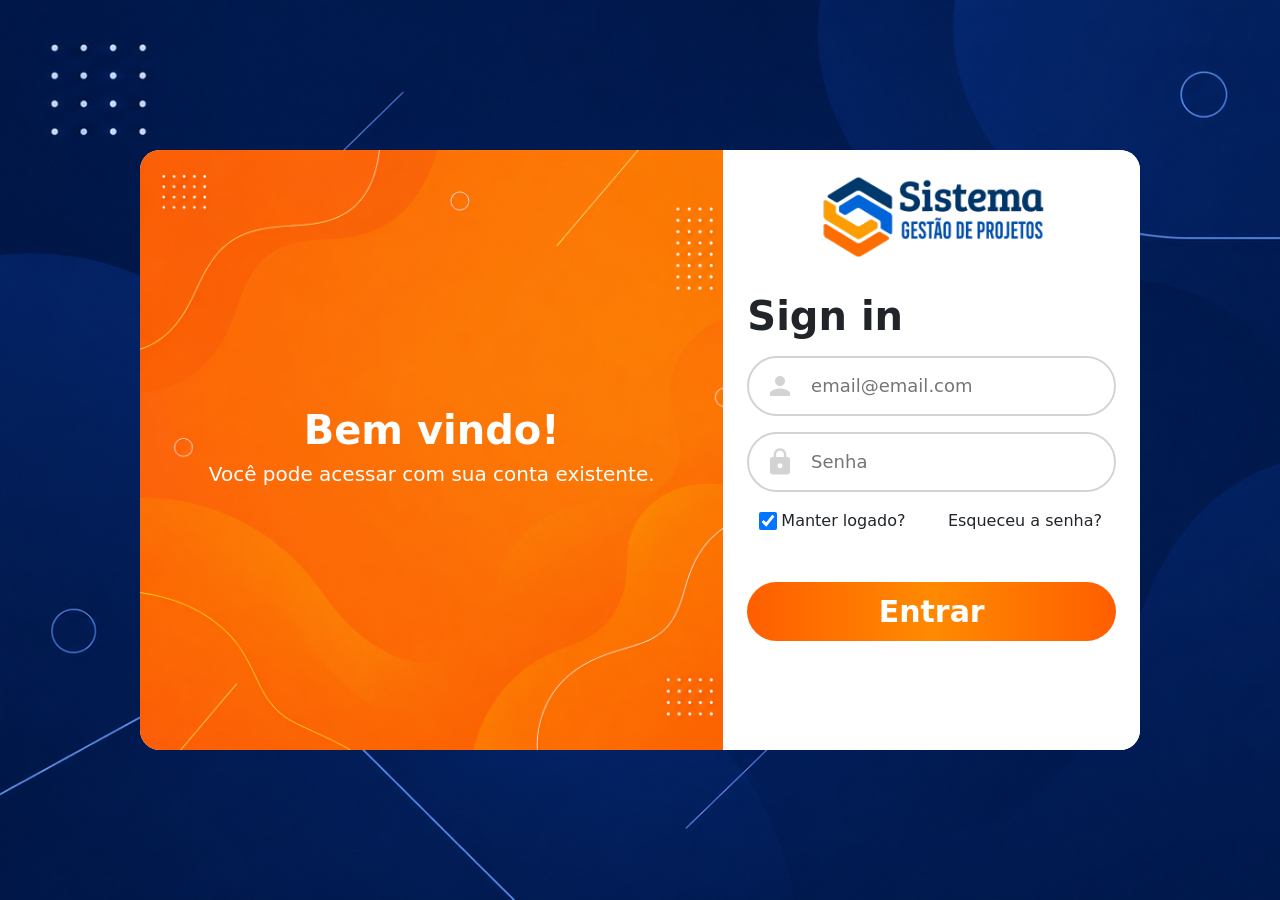
==== login.html @ f5b62bfe "created login screen and add color accent to dashboard cards   add login page, styled cards, and fix" ====
<!DOCTYPE html>
<html lang="en">

<head>
    <meta charset="UTF-8">
    <meta name="viewport" content="width=device-width, initial-scale=1.0">
    <title>Sistema Gestão de Projetos</title>
    <link rel="icon" type="image/png" href="img/icon.png">
    <link href="https://fonts.googleapis.com/css2?family=Material+Symbols+Outlined" rel="stylesheet" />
    <link href="https://fonts.googleapis.com/icon?family=Material+Icons" rel="stylesheet">
    <link rel="stylesheet" href="css/bootstrap.css">
    <link rel="stylesheet" href="css/style.css">
</head>

<body>
    <div class="container-fluid backgroundLogin">
        <div class="row">
            <!-- JANELA -->
            <div class="col-12 d-flex align-items-center justify-content-center" style="height: 100vh;">
                <!-- BLOCO DE BOAS VINDAS -->
                <div class="card row overflow-hidden">
                    <div class="col-7 h-100 d-flex flex-column align-items-center justify-content-center boardWelcome">
                        <h1 class="text-white"><b>Bem vindo!</b></h1>
                        <h5 class="text-white">Você pode acessar com sua conta existente.</h5>
                    </div>
                    <!-- COLUNA DE LOGIN -->
                    <div class="col-5 h-100 px-0 d-flex align-items-center justify-content-center bg-white">
                        <!-- ÁREA DE LOGIN -->
                        <div class="w-100 h-100 mx-3 px-2 ">
                            <div class="row">
                                <div class="col-12 d-flex align-items-center justify-content-center my-4 mx-0">
                                    <img src="img/logo_2.png" alt="" width="230px">
                                </div>
                            </div>

                            <h1 class="my-2 mx-0"><b>Sign in</b></h1>

                            <form action="">
                                <!-- EMAIL -->
                                <div class="my-3 mx-0 inputLogin overflow-hidden">
                                    <div class="row input-group d-flex align-items-center h-100 m-0">
                                        <div
                                            class="col-2 h-100 d-flex flex-row align-items-center justify-content-center  px-0">
                                            <span class="material-icons">person</span>
                                        </div>
                                        <div class="col-10 h-100 px-0">
                                            <input type="email" id="emailUsuario" name="emailUsuario" class=""
                                                placeholder="email@email.com" autocomplete="off" required>
                                            <div class="invalid-feedback">Informe o email.</div>
                                        </div>
                                    </div>
                                </div>

                                <!-- SENHA -->
                                <div class="mb-3 inputLogin overflow-hidden px-0">
                                    <div class="row input-group d-flex align-items-center h-100 m-0">
                                        <div
                                            class="col-2 h-100 d-flex flex-row align-items-center justify-content-center  px-0">
                                            <span class="material-icons">lock</span>
                                        </div>
                                        <div class="col-10 h-100 px-0">
                                            <input type="password" id="senhaUsuario" name="senhaUsuario" class="w"
                                                placeholder="Senha" maxlength="19" autocomplete="off" required>
                                        </div>
                                        <div class="invalid-feedback">Insira uma senha</div>
                                    </div>
                                </div>
                                <!-- MANTER LOGADO E ESQUECEU A SENHA -->
                                <div class="mb-3 overflow-hidden px-0">
                                    <div class="row input-group d-flex align-items-center h-100 m-0 ">

                                        <div class="col-6 d-flex align-items-center text-nowrap gap-1">
                                            <input type="checkbox" id="manterLogado" name="manterLogado" checked
                                                style="width: 18px; height:18px;cursor: pointer;">
                                            <label for="manterLogado">Manter logado?</label>
                                        </div>

                                        <div class="col-6 d-flex justify-content-end">
                                            <button type="button" class="btn p-0" onclick="">Esqueceu a
                                                senha?</button>
                                        </div>
                                        <div class="invalid-feedback">Insira uma senha</div>
                                    </div>
                                </div>
                                <!-- BOTAO ENTRAR -->
                                <div class="mb-3 overflow-hidden mt-5">
                                    <div class="row input-group d-flex align-items-center h-100 m-0">
                                        <div class="mb-3 px-0 w-100 ">
                                            <button type="button" class="btn btLogin h-100 w-100 m-0 d-flex"
                                                onclick="">Entrar</button>
                                        </div>
                                    </div>
                                </div>

                            </form>
                        </div>
                        <!-- FIM DA AREA DE LOGIN -->
                    </div>
                    <!-- FIM DA COLUNA DE LOGIN -->
                </div>
                <!-- FIM DO BLOCO DE BOAS VINDAS -->
            </div>
        </div>
        <!-- FIM DA JANELA -->
    </div>



    <script src=" js/bootstrap.js">
    </script>
    <script src="js/script.js">
    </script>
</body>

</html>
---- css/style.css ----
:root {
    --cor-primaria: #172135;
    --cor-secundaria: #dfdfdf;
    --cor-menuSelecionado: #303f73;
    --cor-menuHover: #3c4e8f;
    --cor-geral: aliceblue;
    --font-textos: 'Segoe UI', Tahoma, Geneva, Verdana, sans-serif;
    --cor-login: rgb(212, 211, 211);

    --cor-icone-projetos: 0, 102, 255;
    --cor-icone-tarefas: 0, 102, 255;
    --cor-icone-concluidos: 37, 230, 117;
    --cor-icone-atrasadas: 238, 22, 22;
    --opacidade-icone: 0.15;

    --teste: dashCards col-sm-12 col-md-12 col-lg-6 col-xl-3;
}

a {
    text-decoration: none;
}

span.material-icons {
    font-size: 25px;
    margin-right: 10px;
}

/* ----------------> PÁGINA LOGIN <----------------*/

.backgroundLogin {
    height: 100vh;
    width: 100vw;
    background-image: url(/img/background.png);
    background-repeat: no-repeat;
    background-size: cover;
}

.backgroundLogin .card {
    height: 600px;
    width: 1000px;
    border-radius: 20px;
    border: none;
}

.input-group .material-icons {
    font-size: 30px;
    color: var(--cor-login);
}

.inputLogin {
    /* background-color: aquamarine; */
    border-radius: 50px;
    height: 60px;
    padding: 0px;
    border: 2px solid;
    border-color: var(--cor-login);
}

.inputLogin input {
    line-height: 0;
    font-size: clamp(12px, 1.5vw, 18px);
    border: none;
    height: 100%;
    width: 100%;
}

.inputLogin input:focus {
    outline: none;
    box-shadow: none;
}

.btLogin {
    background: linear-gradient(to right,
            #ff5e00,
            #ff8a00,
            #ff5e00);
    font-weight: bold;
    color: white;
    font-size: 30px;
    align-items: center;
    justify-content: center;
    border-radius: 30px;
}

.boardWelcome {
    background-image: url(/img/loginBG.png);
    background-repeat: no-repeat;
    background-size: cover;
}

/* ----------------> BARRA LATERAL E MENU <----------------*/
.barraLateral {
    min-height: 100vh;
    background-color: var(--cor-primaria);
    position: sticky;
    top: 0;
    display: flex;
    flex-direction: column;
}

.logo {
    width: 100%;
    height: 80px;
    display: flex;
    justify-content: center;
    align-items: center;
}

.logo img {
    max-width: 100%;
    height: auto;
}

.menu {
    padding: 0px;
}

.menu ul {
    list-style-type: none;
    padding: 0px;
    margin: 0px;
}

.menu ul li {
    display: flex;
}

.menuItem {
    background-color: var(--cor-primaria);
    width: 100%;
    margin: 2px 0px;
    padding: 15px 10px;
    border-radius: 10px;
    color: rgb(255, 255, 255);
    font-weight: bold;
    transition: 0.5s;
    display: flex;
    align-items: center;
    font-size: clamp(12px, 1.3vw, 18px);
    white-space: nowrap;
}

.menuItem:hover {
    background-color: var(--cor-menuHover);
}

.menu a.active {
    background-color: var(--cor-menuSelecionado);
}

/* ----------------> GERAL <----------------*/

.geral {
    height: 100vh;
    background-color: var(--cor-geral);
    flex: 1;
    overflow-y: auto;
    overflow-x: hidden;
    padding: 0px;
    margin: 0px;
}

/* ----------------> BARRA SUPERIOR E PERFIL <----------------*/
.barraSuperior {
    height: fit-content;
    background-color: var(--cor-geral);
    padding: 0px;
    position: sticky;
    top: 0;
    z-index: 100;
}

.barraPerfil {
    height: 80px;
}

.userPerfil {
    align-self: center;
    width: fit-content;
    height: fit-content;
    flex-direction: row;
    align-items: center;
    justify-content: flex-end;
    margin-left: auto;
    padding: 0px 15px;
    margin-right: 15px;
    gap: 5px;
}



/* ----------------> BARRA DE AÇÕES <----------------*/
.barraAcoes {
    position: sticky;
    top: 140px;
    z-index: 99;
    padding: 10px 15px;
}

/* ----------------> BARRA TITULO E CONTEUDO <----------------*/
.barraTitulo {
    height: 50px;
    background-color: var(--cor-primaria);
    display: flex;
    align-items: center;
    padding-left: 20px;
    font-size: 25px;
    font-weight: bold;
    color: white;
    margin: 0;
    box-shadow: rgba(0, 0, 0, 0.5) 0px 5px 5px;

}

.conteudo {
    height: 100vh;
    margin: 0px;
    padding: 0px;
    margin-top: 10px;
}

/* ----------------> Dashboard <----------------*/
.barraCorCards {
    height: 5px;
    background: linear-gradient(to right,
            #ff5e00,
            #ff8a00,
            #ff5e00);
}

.dashCards {
    height: 200px;
    padding: 10px 10px;
}

.dashCards .card {
    height: 100%;
    justify-content: center;
    border-radius: 15px;
    border: none;
    overflow: hidden;
}

.dashCards .dashInfo {
    justify-content: center;
    display: flex;
    align-items: center;
    flex-direction: column;
    color: black;
    gap: 5px;
    text-align: center;

}

.dashInfo .icones {
    border-radius: 500px;
    padding: 10px;
    align-items: center;
    justify-content: center;
    display: flex;
}

.card span {
    font-size: 60px;
    margin: 0px;
}

h2.h2numeros {
    font-size: 60px;
    margin: 0px;
}

/* ----------------> Dashboard tarefas <----------------*/

.dashTarefas {
    padding: 10px 10px;
}

.dashTarefas .card {
    border-radius: 15px;
    border: none;
    height: 400px;
    min-height: 250px;
    padding: 0px 30px;
    font-size: 10px;
    overflow: hidden;
}

.graficoTarefas {
    height: 100%;
    display: flex;
    align-items: center;
    justify-content: center;
    background-color: cadetblue;
}
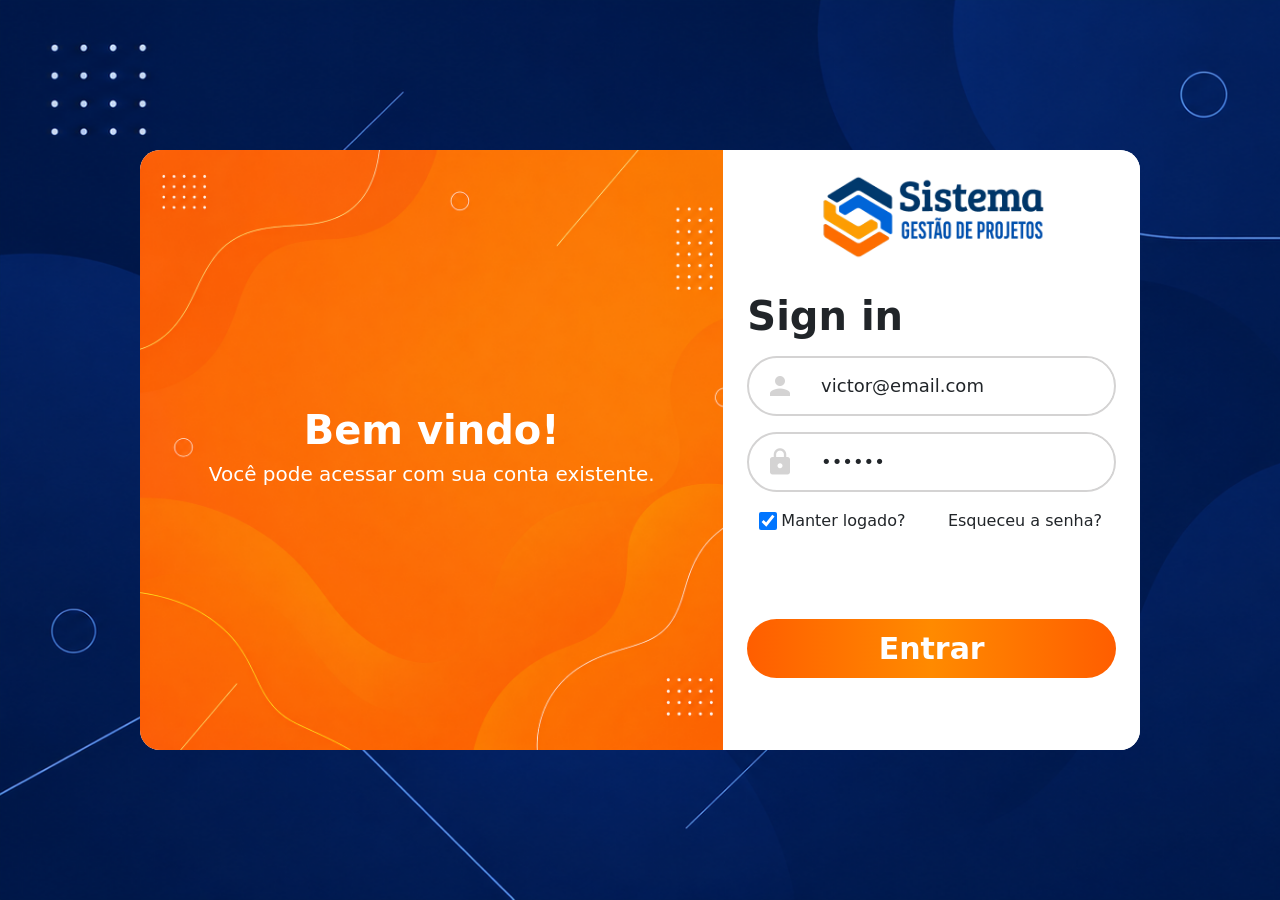
==== commit 9db5558b: "Users are now redirected to the login page when not signed in, and to   the dashboard after a succes" ====
--- a/login.html
+++ b/login.html
@@ -19,17 +19,18 @@
             <div class="col-12 d-flex align-items-center justify-content-center" style="height: 100vh;">
                 <!-- BLOCO DE BOAS VINDAS -->
                 <div class="card row overflow-hidden">
-                    <div class="col-7 h-100 d-flex flex-column align-items-center justify-content-center boardWelcome">
+                    <div
+                        class="col-5 col-md-7 h-100 d-flex flex-column align-items-center justify-content-center boardWelcome">
                         <h1 class="text-white"><b>Bem vindo!</b></h1>
                         <h5 class="text-white">Você pode acessar com sua conta existente.</h5>
                     </div>
                     <!-- COLUNA DE LOGIN -->
-                    <div class="col-5 h-100 px-0 d-flex align-items-center justify-content-center bg-white">
+                    <div class="col-7 col-md-5 h-100 px-0 d-flex align-items-center justify-content-center bg-white">
                         <!-- ÁREA DE LOGIN -->
                         <div class="w-100 h-100 mx-3 px-2 ">
                             <div class="row">
                                 <div class="col-12 d-flex align-items-center justify-content-center my-4 mx-0">
-                                    <img src="img/logo_2.png" alt="" width="230px">
+                                    <img src="img/logo_2.png" alt="" style="width: clamp(150px, 30vw, 230px)">
                                 </div>
                             </div>
 
@@ -44,7 +45,7 @@
                                             <span class="material-icons">person</span>
                                         </div>
                                         <div class="col-10 h-100 px-0">
-                                            <input type="email" id="emailUsuario" name="emailUsuario" class=""
+                                            <input type="email" id="emailLogin" name="emailLogin" class="form-control camposLogin"
                                                 placeholder="email@email.com" autocomplete="off" required>
                                             <div class="invalid-feedback">Informe o email.</div>
                                         </div>
@@ -59,35 +60,44 @@
                                             <span class="material-icons">lock</span>
                                         </div>
                                         <div class="col-10 h-100 px-0">
-                                            <input type="password" id="senhaUsuario" name="senhaUsuario" class="w"
-                                                placeholder="Senha" maxlength="19" autocomplete="off" required>
+                                            <input type="password" id="senhaLogin" name="senhaLogin"
+                                                class="form-control camposLogin" placeholder="Senha" maxlength="19"
+                                                autocomplete="off" required>
+                                            <div class="invalid-feedback">Insira uma senha</div>
+
                                         </div>
-                                        <div class="invalid-feedback">Insira uma senha</div>
                                     </div>
                                 </div>
                                 <!-- MANTER LOGADO E ESQUECEU A SENHA -->
                                 <div class="mb-3 overflow-hidden px-0">
                                     <div class="row input-group d-flex align-items-center h-100 m-0 ">
 
-                                        <div class="col-6 d-flex align-items-center text-nowrap gap-1">
+                                        <div class="col-12 col-md-6 d-flex align-items-center text-nowrap gap-1">
                                             <input type="checkbox" id="manterLogado" name="manterLogado" checked
                                                 style="width: 18px; height:18px;cursor: pointer;">
                                             <label for="manterLogado">Manter logado?</label>
                                         </div>
 
-                                        <div class="col-6 d-flex justify-content-end">
+                                        <div class="col-12 col-md-6 d-flex justify-content-end">
                                             <button type="button" class="btn p-0" onclick="">Esqueceu a
                                                 senha?</button>
                                         </div>
-                                        <div class="invalid-feedback">Insira uma senha</div>
                                     </div>
                                 </div>
+
+                                <div class="row my-2 ">
+                                    <div class="col-12 px-0 d-flex align-items-center justify-content-center">
+                                        <p id="MensagemErroLogin" style="text-align: center; color: red; font-size: 15px; cursor:default;">
+                                        </p>
+                                    </div>
+
+                                </div>
                                 <!-- BOTAO ENTRAR -->
-                                <div class="mb-3 overflow-hidden mt-5">
-                                    <div class="row input-group d-flex align-items-center h-100 m-0">
-                                        <div class="mb-3 px-0 w-100 ">
-                                            <button type="button" class="btn btLogin h-100 w-100 m-0 d-flex"
-                                                onclick="">Entrar</button>
+                                <div class="overflow-hidden">
+                                    <div class="row input-group d-flex align-items-center m-0">
+                                        <div class="col-12 px-0">
+                                            <button type="button" class="btn btLogin w-100 d-flex"
+                                                onclick="autenticacaoLogin()">Entrar</button>
                                         </div>
                                     </div>
                                 </div>
--- a/css/style.css
+++ b/css/style.css
@@ -21,12 +21,15 @@
 }
 
 span.material-icons {
-    font-size: 25px;
+    font-size:25px;
     margin-right: 10px;
 }
 
 /* ----------------> PÁGINA LOGIN <----------------*/
 
+.camposLogin.is-invalid:focus {
+    box-shadow: none;
+}
 .backgroundLogin {
     height: 100vh;
     width: 100vw;
@@ -48,7 +51,6 @@
 }
 
 .inputLogin {
-    /* background-color: aquamarine; */
     border-radius: 50px;
     height: 60px;
     padding: 0px;
@@ -86,6 +88,7 @@
     background-image: url(/img/loginBG.png);
     background-repeat: no-repeat;
     background-size: cover;
+    text-align: center;
 }
 
 /* ----------------> BARRA LATERAL E MENU <----------------*/
@@ -221,7 +224,7 @@
 
 /* ----------------> Dashboard <----------------*/
 .barraCorCards {
-    height: 5px;
+    height: 10px;
     background: linear-gradient(to right,
             #ff5e00,
             #ff8a00,
